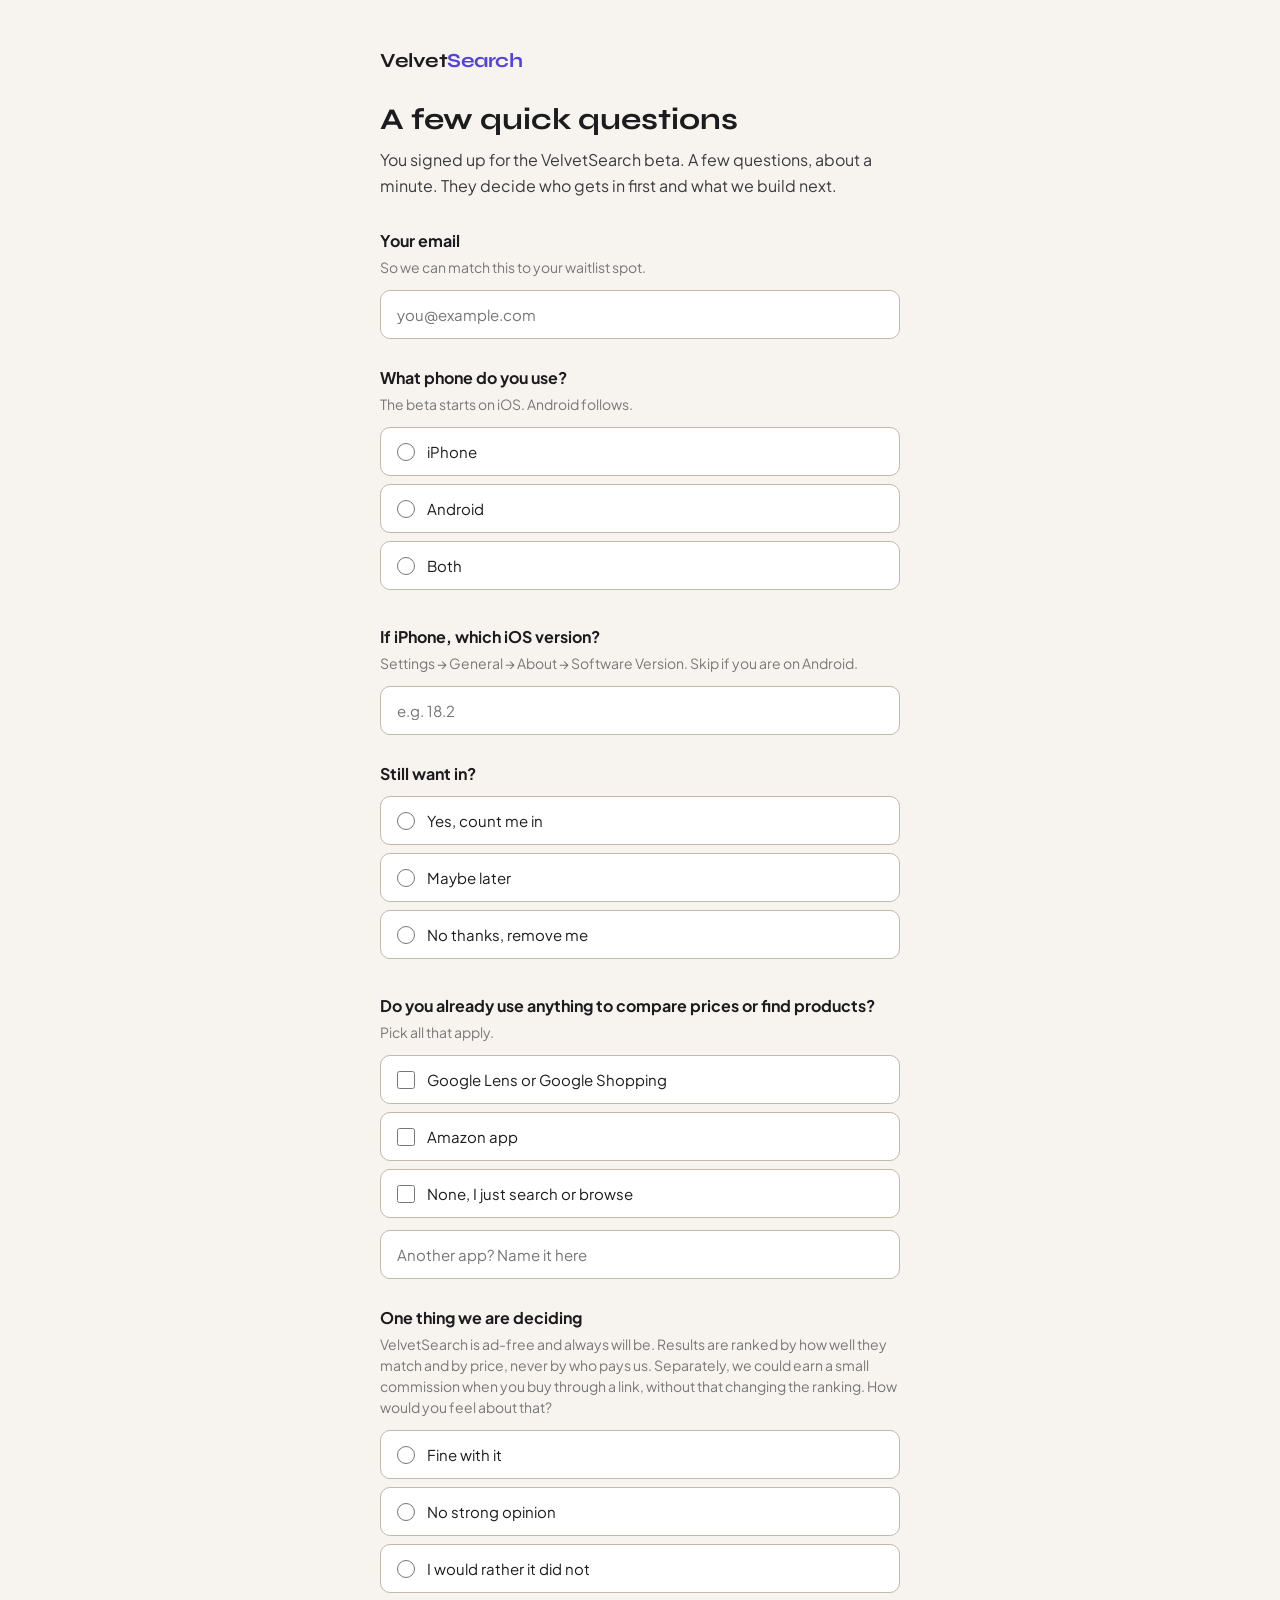
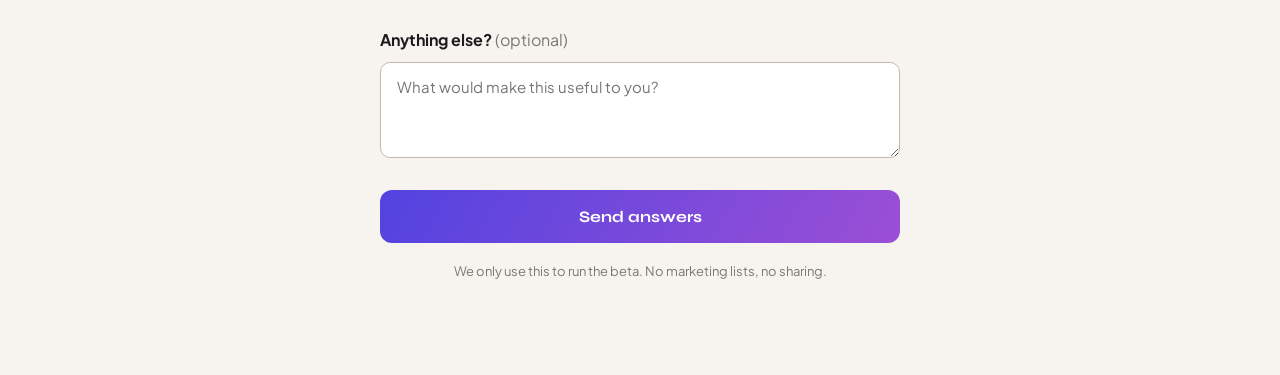
==== beta-survey.html @ 95872de7 "Add files via upload" ====
<!DOCTYPE html>
<html lang="en">
<head>
<meta charset="utf-8">
<meta name="viewport" content="width=device-width, initial-scale=1">
<title>Beta survey — VelvetSearch</title>
<link rel="preconnect" href="https://fonts.googleapis.com">
<link rel="preconnect" href="https://fonts.gstatic.com" crossorigin>
<link href="https://fonts.googleapis.com/css2?family=Syne:wght@700&family=Plus+Jakarta+Sans:wght@400;600;700&display=swap" rel="stylesheet">
<style>
  :root {
    --bg: #F7F4EF;
    --dark: #1C1B1E;
    --indigo: #5243E0;
    --purple: #9B4FD5;
    --taupe: #C4B9A8;
    --gray: #797878;
  }
  * { box-sizing: border-box; }
  body {
    margin: 0;
    background: var(--bg);
    color: var(--dark);
    font-family: 'Plus Jakarta Sans', -apple-system, system-ui, sans-serif;
    -webkit-font-smoothing: antialiased;
  }
  .wrap { max-width: 560px; margin: 0 auto; padding: 48px 20px 80px; }
  .logo { font-family: 'Syne', sans-serif; font-weight: 700; font-size: 20px; letter-spacing: -0.5px; }
  .logo span { color: var(--indigo); }
  h1 {
    font-family: 'Syne', sans-serif; font-weight: 700;
    font-size: 30px; line-height: 1.2; margin: 28px 0 10px;
  }
  .intro { font-size: 16px; line-height: 1.6; color: #3C3B3E; margin: 0 0 32px; }
  fieldset { border: 0; margin: 0 0 28px; padding: 0; }
  legend { font-weight: 700; font-size: 16px; padding: 0 0 12px; }
  .hint { font-size: 14px; color: var(--gray); margin: -6px 0 12px; line-height: 1.5; }
  label.opt {
    display: flex; align-items: center; gap: 12px;
    background: #fff; border: 1px solid var(--taupe); border-radius: 10px;
    padding: 14px 16px; margin-bottom: 8px; cursor: pointer;
    transition: border-color .15s, background .15s;
    font-size: 15px;
  }
  label.opt:hover { border-color: var(--indigo); }
  label.opt input { accent-color: var(--indigo); width: 18px; height: 18px; margin: 0; flex: none; }
  label.opt:has(input:checked) { border-color: var(--indigo); background: #5243E00A; }
  input[type="email"], input[type="text"], textarea {
    width: 100%; background: #fff; border: 1px solid var(--taupe); border-radius: 10px;
    padding: 14px 16px; font-family: inherit; font-size: 15px; color: var(--dark);
  }
  input:focus, textarea:focus { outline: none; border-color: var(--indigo); }
  textarea { min-height: 96px; resize: vertical; }
  button {
    width: 100%; border: 0; border-radius: 12px; padding: 17px;
    background: linear-gradient(120deg, var(--indigo), var(--purple));
    color: #fff; font-family: 'Syne', sans-serif; font-weight: 700; font-size: 16px;
    cursor: pointer;
  }
  button:hover { opacity: .92; }
  button:disabled { opacity: .6; cursor: default; }
  .foot { text-align: center; color: var(--gray); font-size: 13px; margin-top: 18px; line-height: 1.6; }
  .done { display: none; text-align: center; padding: 60px 0; }
  .done h2 { font-family: 'Syne', sans-serif; font-size: 26px; margin: 0 0 10px; }
  .done p { color: var(--gray); font-size: 16px; margin: 0; }
  .err { color: #E24B4A; font-size: 14px; margin-top: 12px; display: none; }
</style>
</head>
<body>
<div class="wrap">

  <div class="logo">Velvet<span>Search</span></div>

  <div id="formArea">
    <h1>A few quick questions</h1>
    <p class="intro">
      You signed up for the VelvetSearch beta. A few questions, about a minute. They decide
      who gets in first and what we build next.
    </p>

    <form id="survey" action="https://formspree.io/f/xnpnzgqo" method="POST">

      <fieldset>
        <legend>Your email</legend>
        <p class="hint">So we can match this to your waitlist spot.</p>
        <input type="email" name="email" required placeholder="you@example.com">
      </fieldset>

      <fieldset>
        <legend>What phone do you use?</legend>
        <p class="hint">The beta starts on iOS. Android follows.</p>
        <label class="opt"><input type="radio" name="device" value="iPhone" required> iPhone</label>
        <label class="opt"><input type="radio" name="device" value="Android"> Android</label>
        <label class="opt"><input type="radio" name="device" value="Both"> Both</label>
      </fieldset>

      <fieldset>
        <legend>If iPhone, which iOS version?</legend>
        <p class="hint">Settings &rarr; General &rarr; About &rarr; Software Version. Skip if you are on Android.</p>
        <input type="text" name="ios_version" placeholder="e.g. 18.2">
      </fieldset>

      <fieldset>
        <legend>Still want in?</legend>
        <label class="opt"><input type="radio" name="still_interested" value="Yes, count me in" required> Yes, count me in</label>
        <label class="opt"><input type="radio" name="still_interested" value="Maybe later"> Maybe later</label>
        <label class="opt"><input type="radio" name="still_interested" value="No thanks, remove me"> No thanks, remove me</label>
      </fieldset>

      <fieldset>
        <legend>Do you already use anything to compare prices or find products?</legend>
        <p class="hint">Pick all that apply.</p>
        <label class="opt"><input type="checkbox" name="current_tools" value="Google Lens or Google Shopping"> Google Lens or Google Shopping</label>
        <label class="opt"><input type="checkbox" name="current_tools" value="Amazon app"> Amazon app</label>
        <label class="opt"><input type="checkbox" name="current_tools" value="None"> None, I just search or browse</label>
        <input type="text" name="current_tools_other" placeholder="Another app? Name it here" style="margin-top:4px">
      </fieldset>

      <fieldset>
        <legend>One thing we are deciding</legend>
        <p class="hint">
          VelvetSearch is ad-free and always will be. Results are ranked by how well they match
          and by price, never by who pays us. Separately, we could earn a small commission when
          you buy through a link, without that changing the ranking. How would you feel about that?
        </p>
        <label class="opt"><input type="radio" name="affiliate" value="Fine with it" required> Fine with it</label>
        <label class="opt"><input type="radio" name="affiliate" value="No strong opinion"> No strong opinion</label>
        <label class="opt"><input type="radio" name="affiliate" value="Rather it did not"> I would rather it did not</label>
      </fieldset>

      <fieldset>
        <legend>Anything else? <span style="font-weight:400;color:var(--gray)">(optional)</span></legend>
        <textarea name="comments" placeholder="What would make this useful to you?"></textarea>
      </fieldset>

      <button type="submit" id="submitBtn">Send answers</button>
      <p class="err" id="err">Something went wrong. Please try again.</p>
      <p class="foot">We only use this to run the beta. No marketing lists, no sharing.</p>
    </form>
  </div>

  <div class="done" id="done">
    <h2>Thank you</h2>
    <p>That is all we needed. We will be in touch before the beta opens.</p>
  </div>

</div>

<script>
  var form = document.getElementById('survey');
  form.addEventListener('submit', function (e) {
    e.preventDefault();
    var btn = document.getElementById('submitBtn');
    var err = document.getElementById('err');
    err.style.display = 'none';
    btn.disabled = true;
    btn.textContent = 'Sending...';

    fetch(form.action, {
      method: 'POST',
      body: new FormData(form),
      headers: { Accept: 'application/json' }
    }).then(function (res) {
      if (res.ok) {
        document.getElementById('formArea').style.display = 'none';
        document.getElementById('done').style.display = 'block';
        window.scrollTo(0, 0);
      } else {
        throw new Error('bad response');
      }
    }).catch(function () {
      err.style.display = 'block';
      btn.disabled = false;
      btn.textContent = 'Send answers';
    });
  });
</script>

</body>
</html>
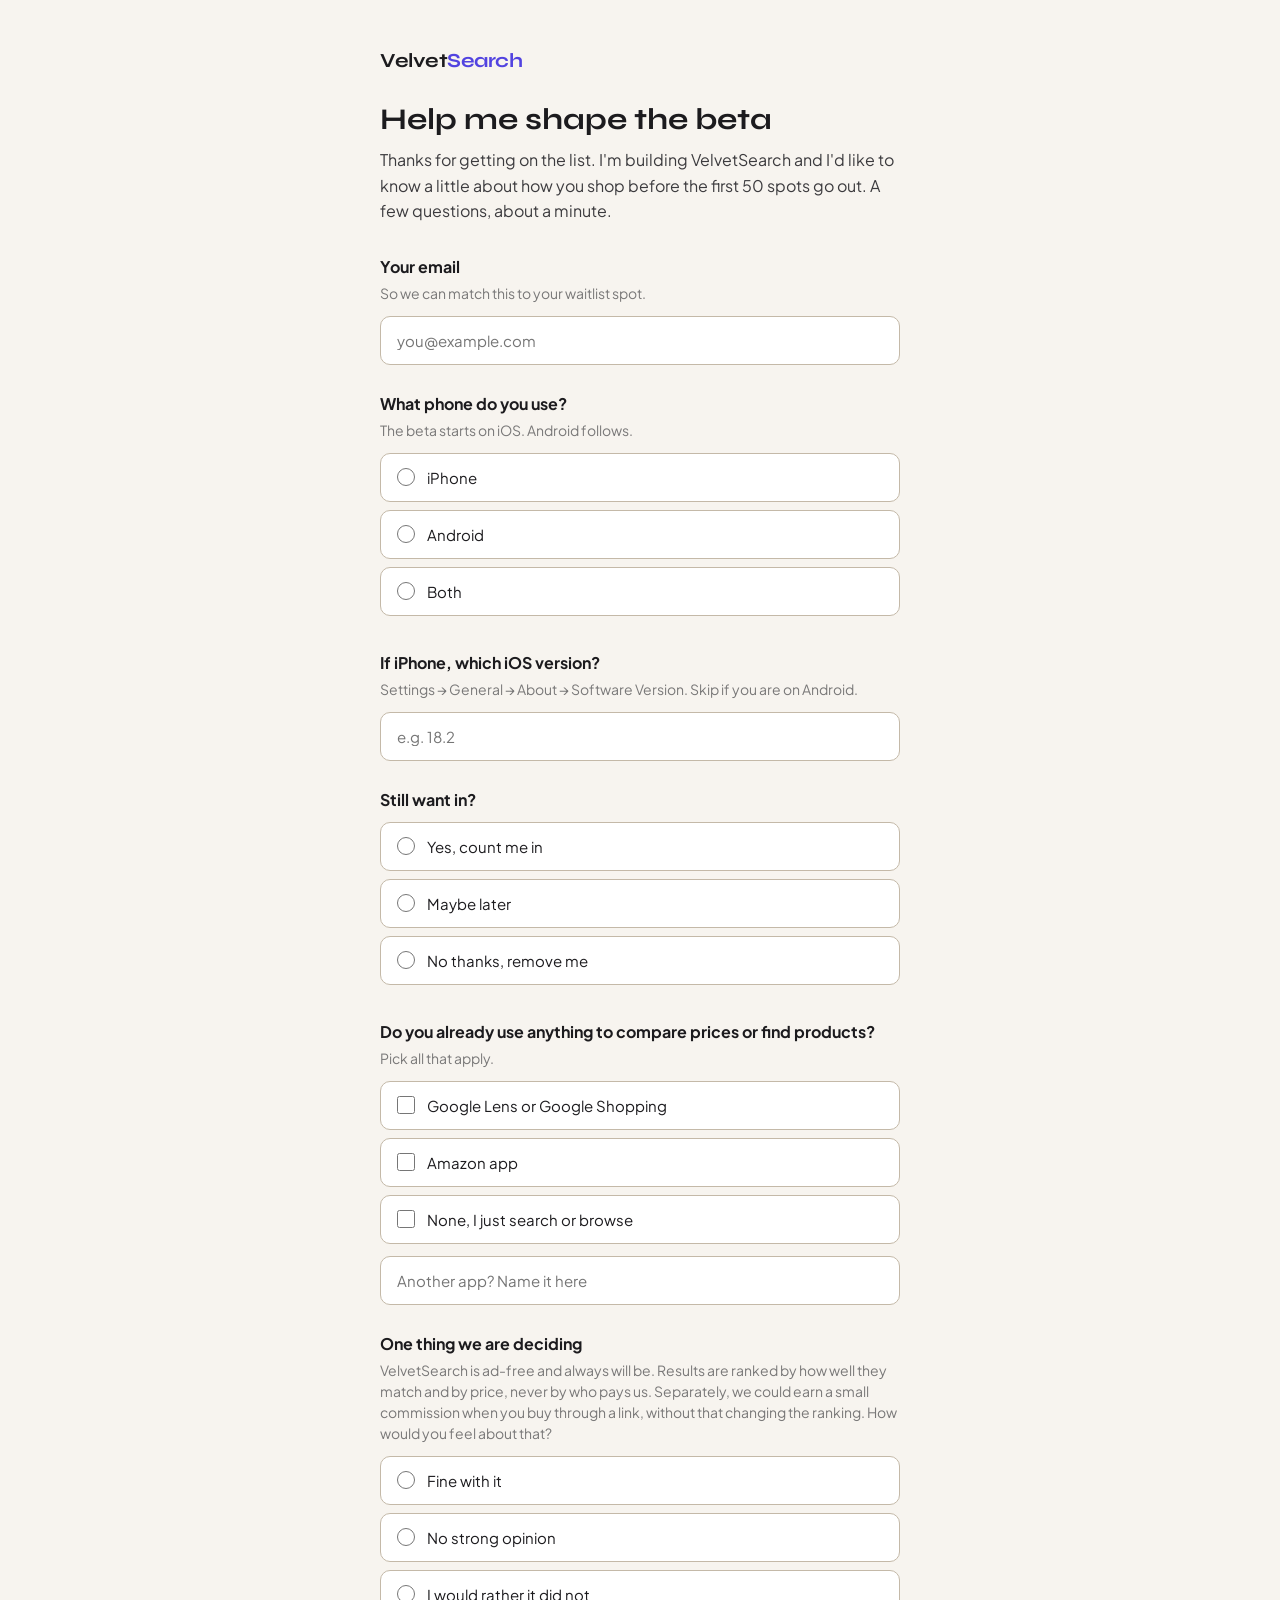
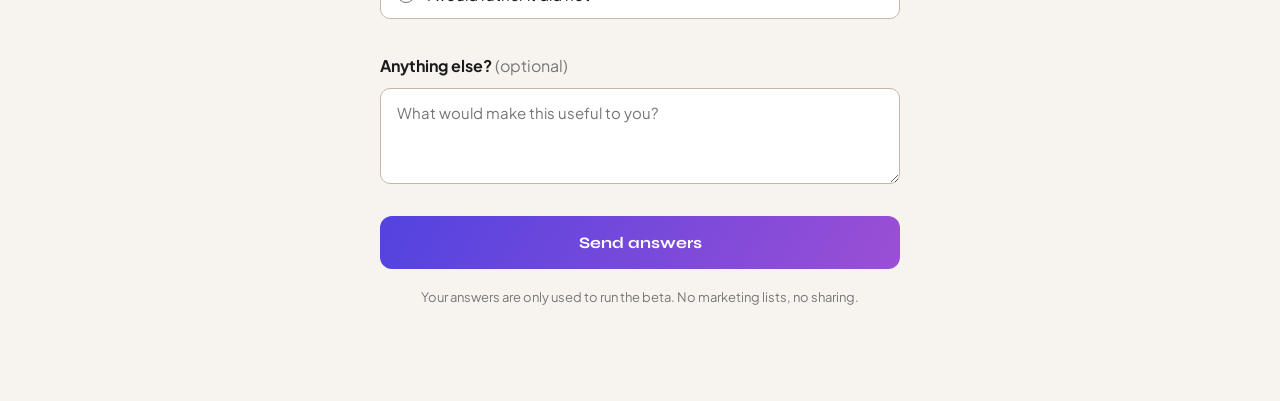
==== commit 332e248e: "Add files via upload" ====
--- a/beta-survey.html
+++ b/beta-survey.html
@@ -72,10 +72,10 @@
   <div class="logo">Velvet<span>Search</span></div>
 
   <div id="formArea">
-    <h1>A few quick questions</h1>
+    <h1>Help me shape the beta</h1>
     <p class="intro">
-      You signed up for the VelvetSearch beta. A few questions, about a minute. They decide
-      who gets in first and what we build next.
+      Thanks for getting on the list. I'm building VelvetSearch and I'd like to know a little
+      about how you shop before the first 50 spots go out. A few questions, about a minute.
     </p>
 
     <form id="survey" action="https://formspree.io/f/xnpnzgqo" method="POST">
@@ -135,13 +135,13 @@
 
       <button type="submit" id="submitBtn">Send answers</button>
       <p class="err" id="err">Something went wrong. Please try again.</p>
-      <p class="foot">We only use this to run the beta. No marketing lists, no sharing.</p>
+      <p class="foot">Your answers are only used to run the beta. No marketing lists, no sharing.</p>
     </form>
   </div>
 
   <div class="done" id="done">
     <h2>Thank you</h2>
-    <p>That is all we needed. We will be in touch before the beta opens.</p>
+    <p>That is everything. I'll be in touch before the beta opens.</p>
   </div>
 
 </div>
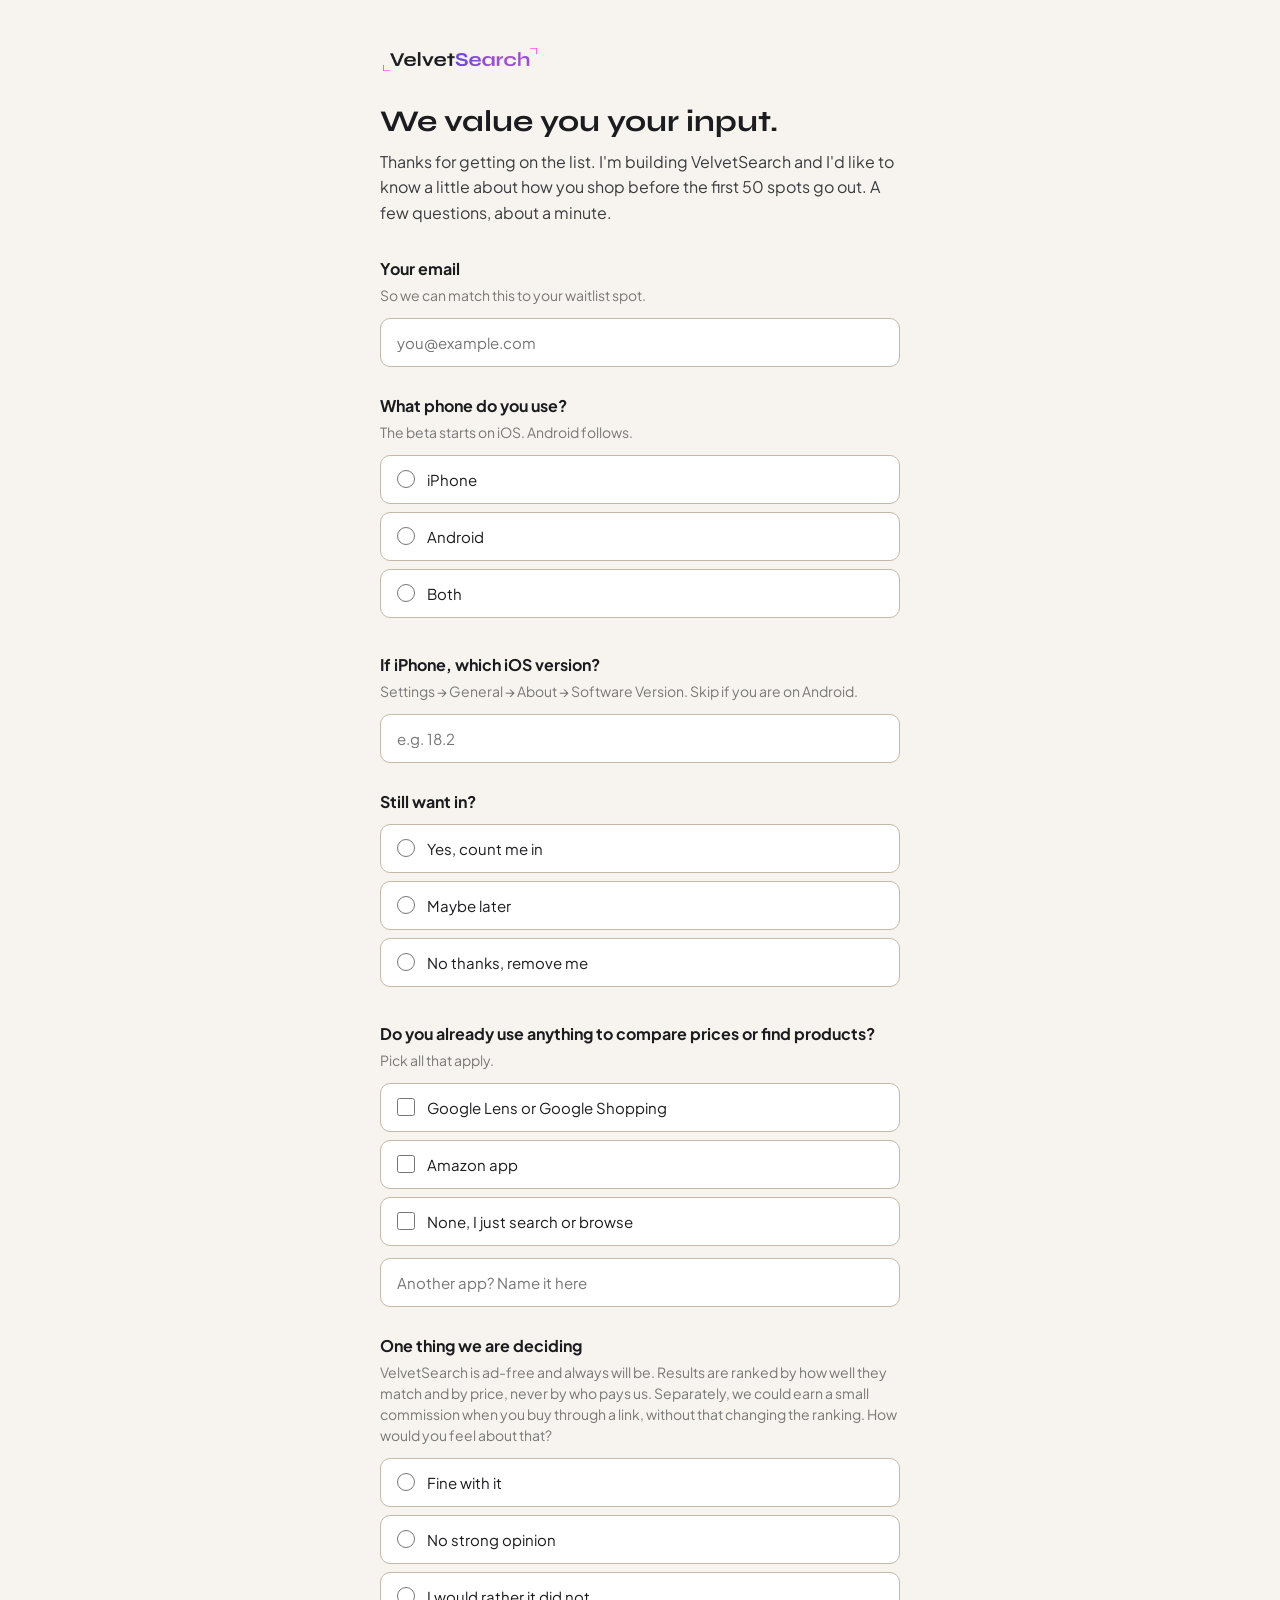
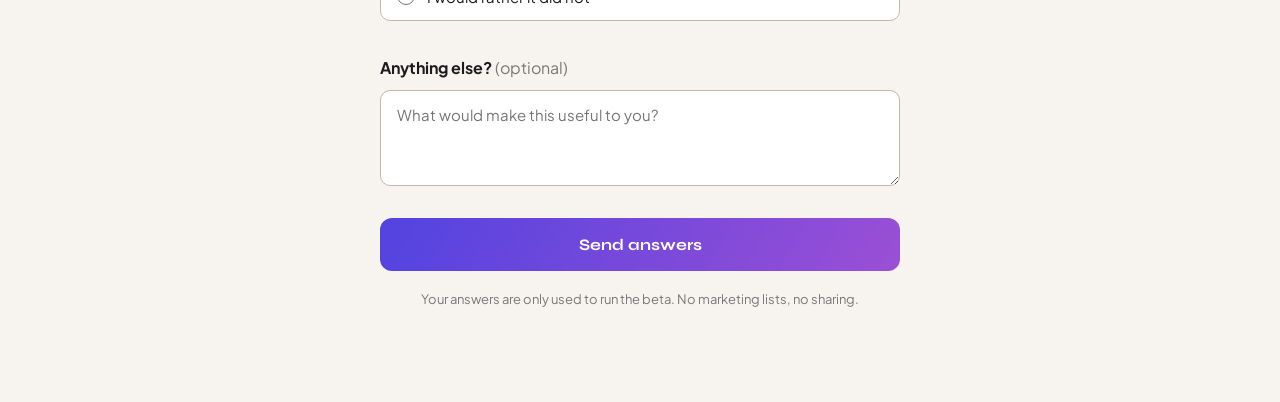
==== commit 528abfb0: "Add files via upload" ====
--- a/beta-survey.html
+++ b/beta-survey.html
@@ -25,8 +25,8 @@
     -webkit-font-smoothing: antialiased;
   }
   .wrap { max-width: 560px; margin: 0 auto; padding: 48px 20px 80px; }
-  .logo { font-family: 'Syne', sans-serif; font-weight: 700; font-size: 20px; letter-spacing: -0.5px; }
-  .logo span { color: var(--indigo); }
+  .logo { display: inline-block; line-height: 0; }
+  .logo img { width: 160px; height: auto; display: block; }
   h1 {
     font-family: 'Syne', sans-serif; font-weight: 700;
     font-size: 30px; line-height: 1.2; margin: 28px 0 10px;
@@ -69,16 +69,16 @@
 <body>
 <div class="wrap">
 
-  <div class="logo">Velvet<span>Search</span></div>
+  <a href="https://www.velvetsearch.com" class="logo"><img src="VS_horizontal_logo_dark.png" alt="VelvetSearch"></a>
 
   <div id="formArea">
-    <h1>Help me shape the beta</h1>
+    <h1>We value you your input.</h1>
     <p class="intro">
       Thanks for getting on the list. I'm building VelvetSearch and I'd like to know a little
       about how you shop before the first 50 spots go out. A few questions, about a minute.
     </p>
 
-    <form id="survey" action="https://formspree.io/f/xnpnzgqo" method="POST">
+    <form id="survey" action="https://formspree.io/f/YOUR_FORM_ID" method="POST">
 
       <fieldset>
         <legend>Your email</legend>
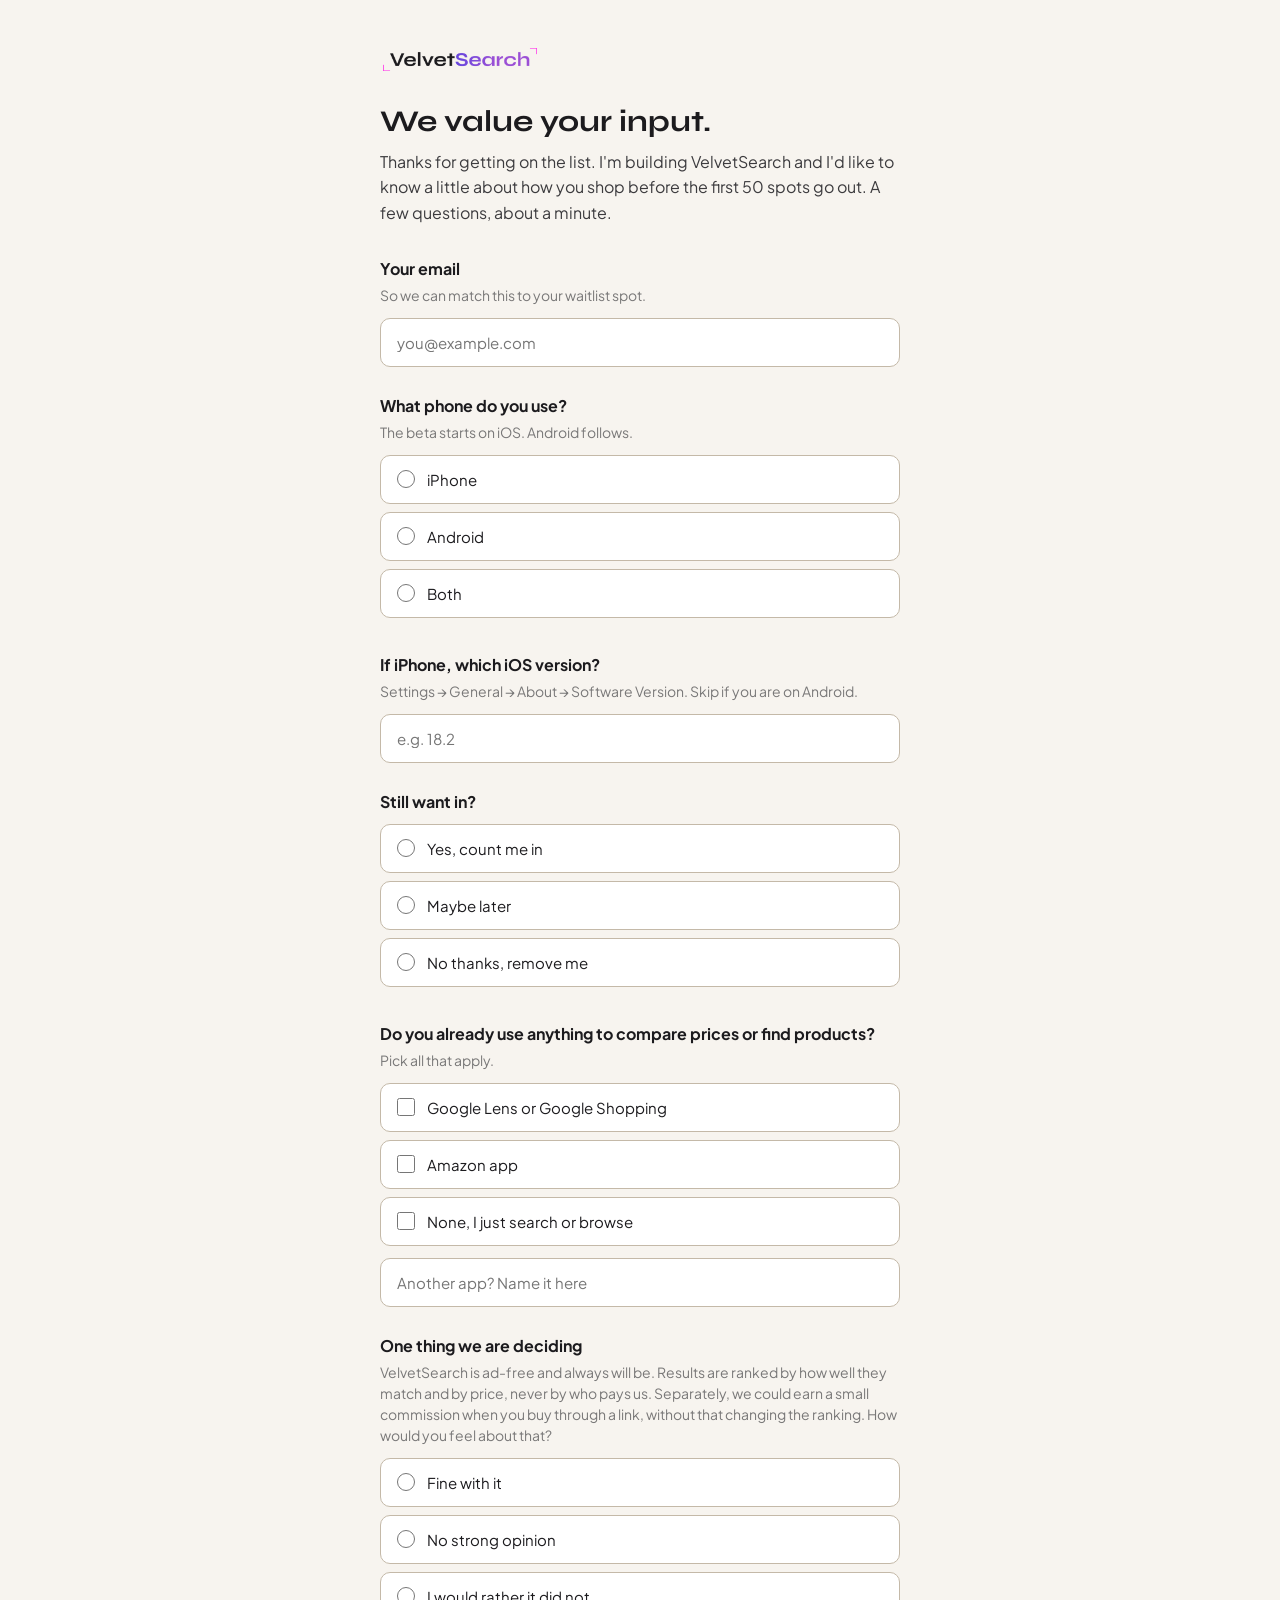
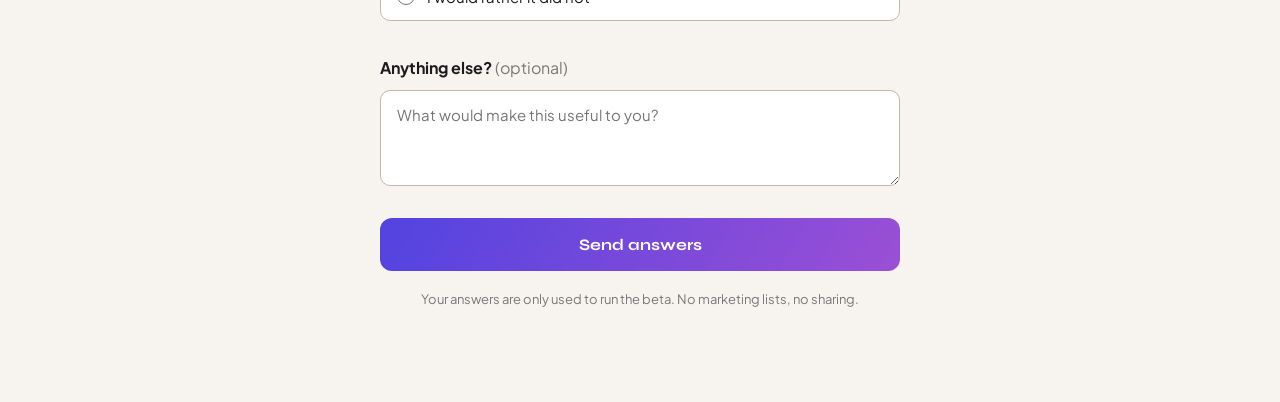
==== commit eb178ca7: "Update beta-survey.html" ====
--- a/beta-survey.html
+++ b/beta-survey.html
@@ -72,13 +72,13 @@
   <a href="https://www.velvetsearch.com" class="logo"><img src="VS_horizontal_logo_dark.png" alt="VelvetSearch"></a>
 
   <div id="formArea">
-    <h1>We value you your input.</h1>
+    <h1>We value your input.</h1>
     <p class="intro">
       Thanks for getting on the list. I'm building VelvetSearch and I'd like to know a little
       about how you shop before the first 50 spots go out. A few questions, about a minute.
     </p>
 
-    <form id="survey" action="https://formspree.io/f/YOUR_FORM_ID" method="POST">
+    <form id="survey" action="https://formspree.io/f/xnpnzgqo" method="POST">
 
       <fieldset>
         <legend>Your email</legend>
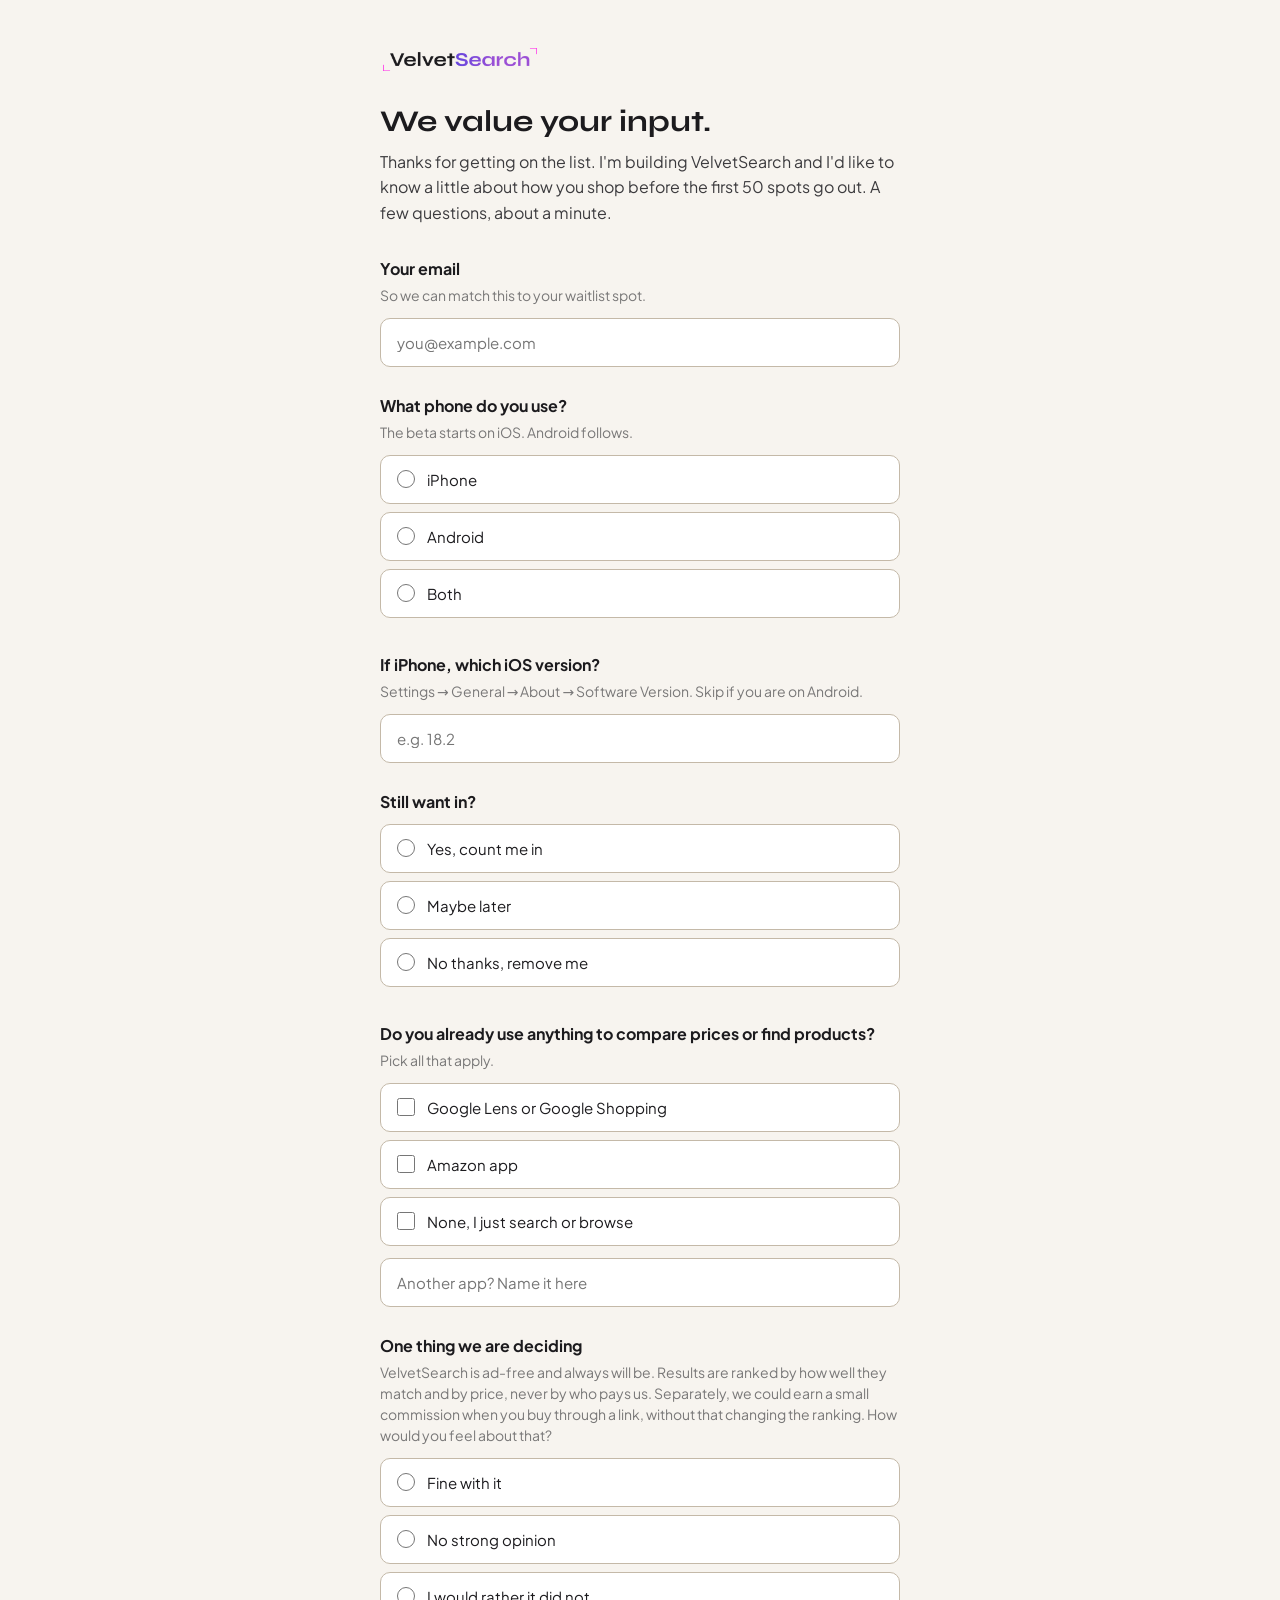
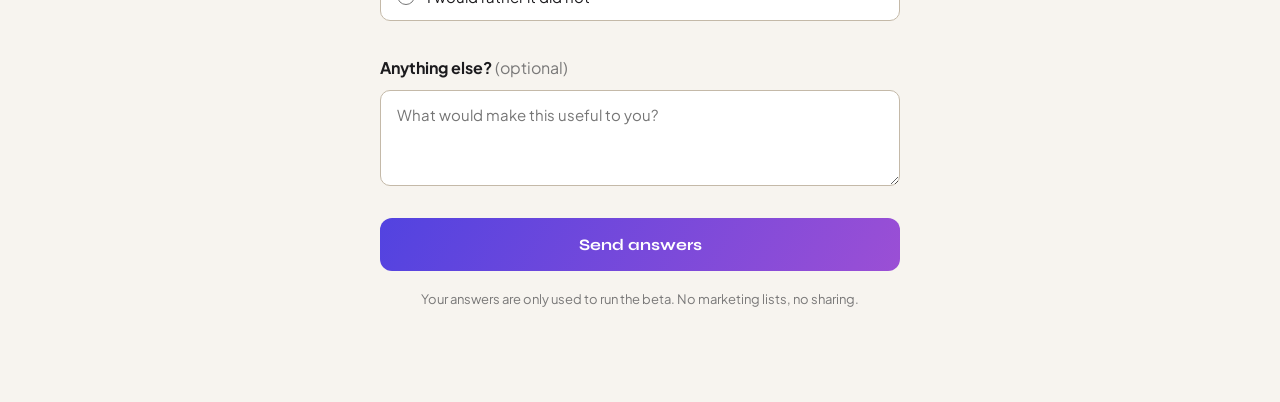
==== commit 132272ea: "Update beta-survey.html" ====
--- a/beta-survey.html
+++ b/beta-survey.html
@@ -4,9 +4,7 @@
 <meta charset="utf-8">
 <meta name="viewport" content="width=device-width, initial-scale=1">
 <title>Beta survey — VelvetSearch</title>
-<link rel="preconnect" href="https://fonts.googleapis.com">
-<link rel="preconnect" href="https://fonts.gstatic.com" crossorigin>
-<link href="https://fonts.googleapis.com/css2?family=Syne:wght@700&family=Plus+Jakarta+Sans:wght@400;600;700&display=swap" rel="stylesheet">
+<link rel="stylesheet" href="/fonts/fonts.css">
 <style>
   :root {
     --bg: #F7F4EF;
--- a/fonts/fonts.css
+++ b/fonts/fonts.css
@@ -0,0 +1,36 @@
+/* Self-hosted fonts (SIL Open Font License). No requests go to Google. */
+@font-face {
+  font-family: 'Syne';
+  font-style: normal;
+  font-weight: 700;
+  font-display: swap;
+  src: url('/fonts/syne-latin-700-normal.woff2') format('woff2');
+}
+@font-face {
+  font-family: 'Syne';
+  font-style: normal;
+  font-weight: 800;
+  font-display: swap;
+  src: url('/fonts/syne-latin-800-normal.woff2') format('woff2');
+}
+@font-face {
+  font-family: 'Plus Jakarta Sans';
+  font-style: normal;
+  font-weight: 400;
+  font-display: swap;
+  src: url('/fonts/plus-jakarta-sans-latin-400-normal.woff2') format('woff2');
+}
+@font-face {
+  font-family: 'Plus Jakarta Sans';
+  font-style: normal;
+  font-weight: 600;
+  font-display: swap;
+  src: url('/fonts/plus-jakarta-sans-latin-600-normal.woff2') format('woff2');
+}
+@font-face {
+  font-family: 'Plus Jakarta Sans';
+  font-style: normal;
+  font-weight: 700;
+  font-display: swap;
+  src: url('/fonts/plus-jakarta-sans-latin-700-normal.woff2') format('woff2');
+}
